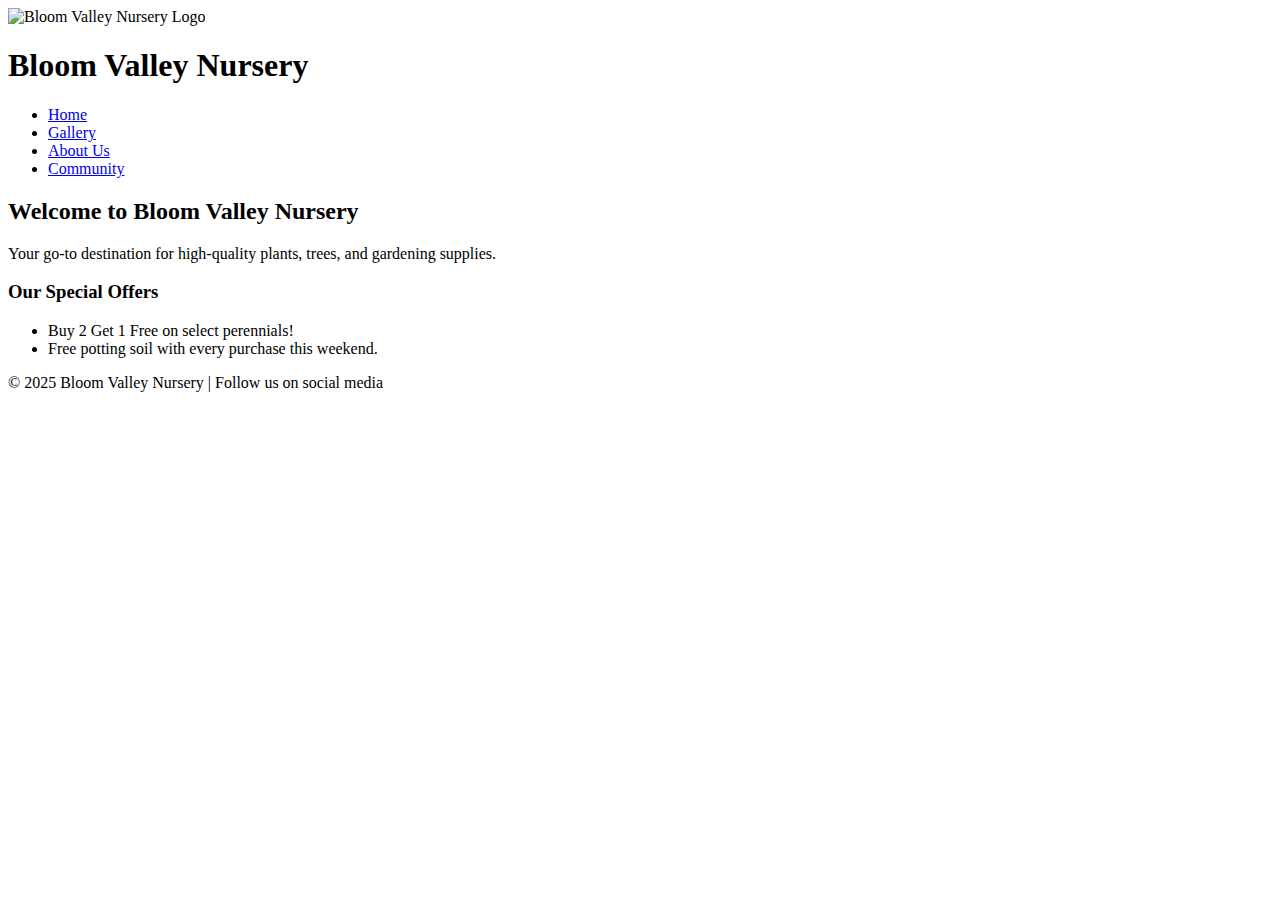
==== index.html @ 9a34129e "Rename Homepage (index.html) to index.html" ====
<!DOCTYPE html>
<html lang="en">
<head>
    <meta charset="UTF-8">
    <meta name="viewport" content="width=device-width, initial-scale=1.0">
    <title>Bloom Valley Nursery - Home</title>
</head>
<body>

    <!-- Include Header -->
    <header>
        <img src="logo.png" alt="Bloom Valley Nursery Logo">
        <h1>Bloom Valley Nursery</h1>
        <nav>
            <ul>
                <li><a href="index.html">Home</a></li>
                <li><a href="gallery.html">Gallery</a></li>
                <li><a href="about.html">About Us</a></li>
                <li><a href="community.html">Community</a></li>
            </ul>
        </nav>
    </header>

    <!-- Homepage Content -->
    <section>
        <h2>Welcome to Bloom Valley Nursery</h2>
        <p>Your go-to destination for high-quality plants, trees, and gardening supplies.</p>
        <h3>Our Special Offers</h3>
        <ul>
            <li>Buy 2 Get 1 Free on select perennials!</li>
            <li>Free potting soil with every purchase this weekend.</li>
        </ul>
    </section>

    <!-- Include Footer -->
    <footer>
        <p>&copy; 2025 Bloom Valley Nursery | Follow us on social media</p>
    </footer>

</body>
</html>
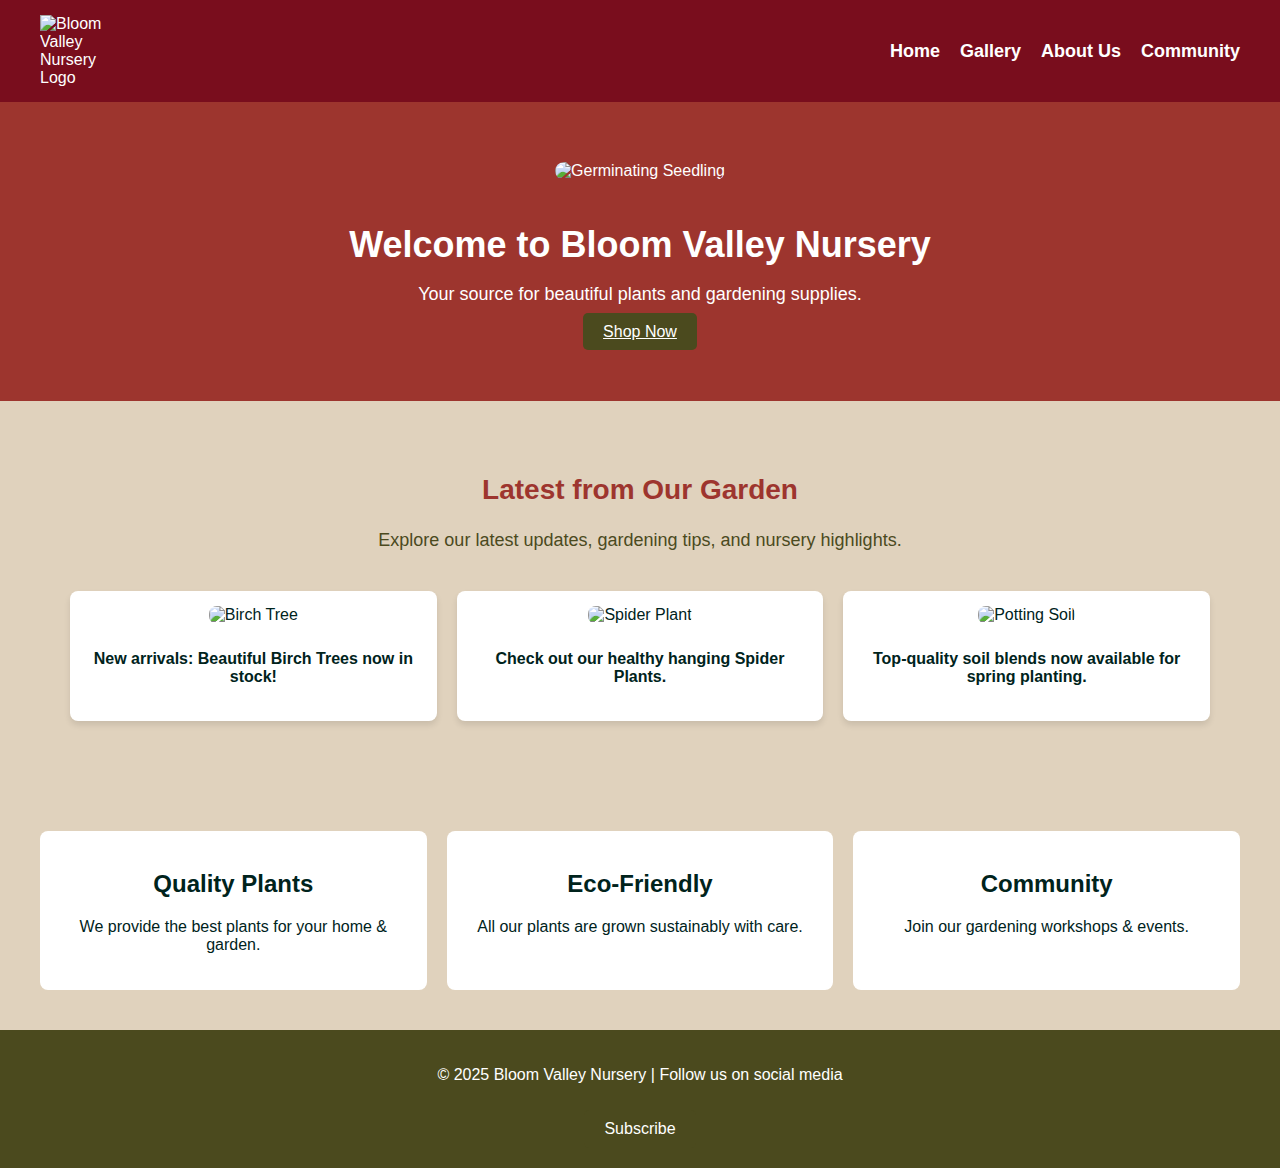
==== commit 26107490: "Update index.html" ====
--- a/index.html
+++ b/index.html
@@ -1,41 +1,76 @@
 <!DOCTYPE html>
 <html lang="en">
 <head>
-    <meta charset="UTF-8">
-    <meta name="viewport" content="width=device-width, initial-scale=1.0">
-    <title>Bloom Valley Nursery - Home</title>
+  <meta charset="UTF-8" />
+  <meta name="viewport" content="width=device-width, initial-scale=1.0"/>
+  <title>Bloom Valley Nursery</title>
+  <link rel="stylesheet" href="styles.css" />
+  <script src="script.js" defer></script>
 </head>
 <body>
 
-    <!-- Include Header -->
-    <header>
-        <img src="logo.png" alt="Bloom Valley Nursery Logo">
-        <h1>Bloom Valley Nursery</h1>
-        <nav>
-            <ul>
-                <li><a href="index.html">Home</a></li>
-                <li><a href="gallery.html">Gallery</a></li>
-                <li><a href="about.html">About Us</a></li>
-                <li><a href="community.html">Community</a></li>
-            </ul>
-        </nav>
-    </header>
+  <!-- HEADER -->
+  <header>
+    <img src="images/Client1_LogoPalette1_4B4A1E.png" alt="Bloom Valley Nursery Logo" class="logo" />
+    <nav>
+      <ul>
+        <li><a href="index.html">Home</a></li>
+        <li><a href="gallery.html">Gallery</a></li>
+        <li><a href="about.html">About Us</a></li>
+        <li><a href="community.html">Community</a></li>
+      </ul>
+    </nav>
+  </header>
 
-    <!-- Homepage Content -->
-    <section>
-        <h2>Welcome to Bloom Valley Nursery</h2>
-        <p>Your go-to destination for high-quality plants, trees, and gardening supplies.</p>
-        <h3>Our Special Offers</h3>
-        <ul>
-            <li>Buy 2 Get 1 Free on select perennials!</li>
-            <li>Free potting soil with every purchase this weekend.</li>
-        </ul>
-    </section>
+  <!-- HERO SECTION -->
+  <section class="hero">
+    <img src="images/germinating_seedling.jpeg" alt="Germinating Seedling" class="hero-image" />
+    <h1>Welcome to Bloom Valley Nursery</h1>
+    <p>Your source for beautiful plants and gardening supplies.</p>
+    <a href="gallery.html" class="btn">Shop Now</a>
+  </section>
 
-    <!-- Include Footer -->
-    <footer>
-        <p>&copy; 2025 Bloom Valley Nursery | Follow us on social media</p>
-    </footer>
+  <!-- BLOG SECTION (OPTIONAL FEATURE) -->
+  <section class="blog-section">
+    <h2>Latest from Our Garden</h2>
+    <p>Explore our latest updates, gardening tips, and nursery highlights.</p>
+    <div class="blog-grid">
+      <div class="blog-post">
+        <img src="images/Client1_BirchTree.png" alt="Birch Tree">
+        <p>New arrivals: Beautiful Birch Trees now in stock!</p>
+      </div>
+      <div class="blog-post">
+        <img src="images/Client1_SpiderPlant.png" alt="Spider Plant">
+        <p>Check out our healthy hanging Spider Plants.</p>
+      </div>
+      <div class="blog-post">
+        <img src="images/Client1_PottingSoil.png" alt="Potting Soil">
+        <p>Top-quality soil blends now available for spring planting.</p>
+      </div>
+    </div>
+  </section>
+
+  <!-- MAIN FEATURES -->
+  <section class="content-grid">
+    <div class="feature">
+      <h2>Quality Plants</h2>
+      <p>We provide the best plants for your home & garden.</p>
+    </div>
+    <div class="feature">
+      <h2>Eco-Friendly</h2>
+      <p>All our plants are grown sustainably with care.</p>
+    </div>
+    <div class="feature">
+      <h2>Community</h2>
+      <p>Join our gardening workshops & events.</p>
+    </div>
+  </section>
+
+  <!-- FOOTER -->
+  <footer>
+    <p>&copy; 2025 Bloom Valley Nursery | Follow us on social media</p>
+    <button id="subscribe-btn" class="btn">Subscribe</button>
+  </footer>
 
 </body>
 </html>
--- a/styles.css
+++ b/styles.css
@@ -0,0 +1,275 @@
+/* === GENERAL STYLING === */
+body {
+  font-family: Calibri, sans-serif;
+  font-size: 16px;
+  background-color: #E0D2BD;
+  color: #00231C;
+  margin: 0;
+  padding: 0;
+}
+
+/* === HEADER === */
+header {
+  background-color: #790D1D;
+  color: white;
+  display: flex;
+  align-items: center;
+  justify-content: space-between;
+  padding: 15px 40px;
+}
+
+.logo {
+  width: 75px;
+  height: auto;
+}
+
+nav ul {
+  list-style: none;
+  display: flex;
+  gap: 20px;
+  margin: 0;
+  padding: 0;
+}
+
+nav ul li a {
+  color: white;
+  text-decoration: none;
+  font-size: 18px;
+  font-weight: bold;
+}
+
+/* === HERO SECTION === */
+.hero {
+  text-align: center;
+  padding: 60px 20px;
+  background-color: #9D352E;
+  color: white;
+}
+
+.hero-image {
+  width: 100%;
+  max-height: 400px;
+  object-fit: cover;
+  border-radius: 10px;
+  margin-bottom: 20px;
+}
+
+.hero h1 {
+  font-size: 36px;
+  margin-bottom: 10px;
+}
+
+.hero p {
+  font-size: 18px;
+}
+
+/* === BUTTONS === */
+.btn {
+  background-color: #4B4A1E;
+  color: white;
+  padding: 10px 20px;
+  font-size: 16px;
+  margin-top: 10px;
+  border: none;
+  border-radius: 5px;
+  cursor: pointer;
+}
+
+.btn:hover {
+  background-color: #79512E;
+}
+
+/* === PRODUCT TABLE (GALLERY) === */
+table {
+  width: 100%;
+  margin: 20px 0;
+  text-align: center;
+}
+
+td {
+  padding: 15px;
+}
+
+td img {
+  width: 200px;
+  height: auto;
+  border-radius: 8px;
+}
+
+.caption {
+  font-family: Arial, sans-serif;
+  font-size: 11px;
+  font-weight: bold;
+  margin: 5px 0;
+}
+
+/* === CONTENT GRID === */
+.content-grid {
+  display: grid;
+  grid-template-columns: repeat(3, 1fr);
+  gap: 20px;
+  padding: 40px;
+  text-align: center;
+}
+
+.feature {
+  background: white;
+  padding: 20px;
+  border-radius: 8px;
+}
+
+/* === BLOG SECTION === */
+.blog-section {
+  text-align: center;
+  padding: 50px;
+  background-color: #E0D2BD;
+}
+
+.blog-section h2 {
+  font-size: 28px;
+  color: #9D352E;
+}
+
+.blog-section p {
+  font-size: 18px;
+  color: #4B4A1E;
+  margin-bottom: 20px;
+}
+
+.blog-grid {
+  display: grid;
+  grid-template-columns: repeat(3, 1fr);
+  gap: 20px;
+  padding: 20px;
+}
+
+.blog-post {
+  background: white;
+  padding: 15px;
+  border-radius: 8px;
+  text-align: center;
+  box-shadow: 0px 4px 6px rgba(0, 0, 0, 0.1);
+}
+
+.blog-post img {
+  width: 100%;
+  height: 200px;
+  object-fit: cover;
+  border-radius: 8px;
+  margin-bottom: 10px;
+}
+
+.blog-post p {
+  font-size: 16px;
+  font-weight: bold;
+  color: #00231C;
+}
+
+/* === FORM STYLING === */
+form {
+  display: flex;
+  flex-direction: column;
+  width: 90%;
+  max-width: 600px;
+  margin: 30px auto;
+  padding: 20px;
+  background-color: white;
+  border-radius: 8px;
+}
+
+form label {
+  font-weight: bold;
+  margin-top: 10px;
+}
+
+form input,
+form textarea {
+  padding: 10px;
+  margin-top: 5px;
+  font-size: 16px;
+  border: 1px solid #79512E;
+  border-radius: 4px;
+}
+
+/* === MODALS (Cart & Confirmation) === */
+.modal {
+  display: none;
+  position: fixed;
+  z-index: 1000;
+  left: 0; top: 0;
+  width: 100%; height: 100%;
+  background-color: rgba(0, 0, 0, 0.5);
+  justify-content: center;
+  align-items: center;
+}
+
+.modal-content {
+  background-color: white;
+  padding: 20px;
+  border-radius: 8px;
+  width: 90%;
+  max-width: 500px;
+  text-align: center;
+  position: relative;
+}
+
+.close-btn {
+  position: absolute;
+  right: 15px;
+  top: 10px;
+  font-size: 20px;
+  cursor: pointer;
+}
+
+#cart-items {
+  list-style: none;
+  padding: 0;
+  margin: 20px 0;
+}
+
+#cart-items li {
+  margin: 10px 0;
+}
+
+/* === COMMUNITY CONTENT === */
+.community-content {
+  padding: 40px;
+}
+
+.community-content h2 {
+  color: #9D352E;
+}
+
+.community-content p,
+.community-content ul {
+  font-size: 18px;
+  line-height: 1.6;
+}
+
+/* === FOOTER === */
+footer {
+  text-align: center;
+  background-color: #4B4A1E;
+  color: white;
+  padding: 20px;
+  font-size: 16px;
+}
+
+/* === RESPONSIVE DESIGN === */
+@media (max-width: 768px) {
+  .content-grid,
+  .blog-grid {
+    grid-template-columns: 1fr;
+  }
+
+  header {
+    flex-direction: column;
+    text-align: center;
+  }
+
+  nav ul {
+    flex-direction: column;
+    gap: 10px;
+    margin-top: 10px;
+  }
+}
